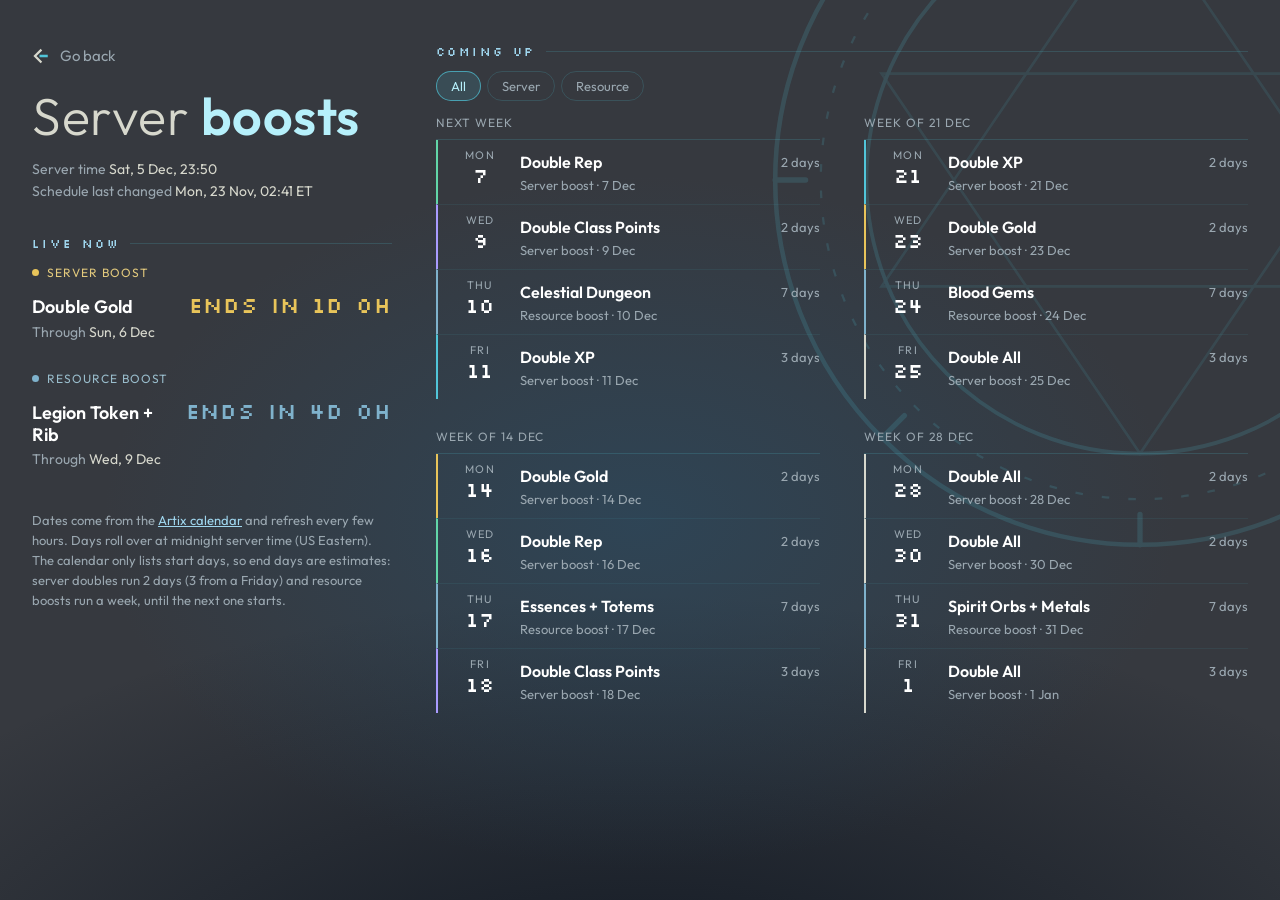
==== boosts/index.html @ 492b11b4 "Add apple-touch-icon so saved web apps get an icon on iOS iOS home-screen icons need a PNG; the site" ====
<!doctype html>
<html lang="en">
<head>
<meta charset="utf-8">
<meta name="viewport" content="width=device-width, initial-scale=1">
<meta name="color-scheme" content="dark">
<meta name="darkreader-lock">
<title>Boosts · IceFritz</title>
<meta name="description" content="Ongoing and upcoming AQW server and resource boosts, from the Artix calendar.">
<meta name="theme-color" content="#36393f">
<link rel="icon" href="data:image/svg+xml,%3Csvg xmlns='http://www.w3.org/2000/svg' viewBox='0 0 64 64'%3E%3Crect width='64' height='64' rx='14' fill='%2336393f'/%3E%3Cpath d='M32 6 42 30 32 58 22 30Z' fill='%2351c5d9'/%3E%3Cpath d='M32 6 42 30H22Z' fill='%23b6f0fb'/%3E%3Cpath d='M32 58 42 30H32Z' fill='%23284e68'/%3E%3C/svg%3E">
<link rel="apple-touch-icon" href="../apple-touch-icon.png">
<link rel="preconnect" href="https://fonts.googleapis.com">
<link rel="preconnect" href="https://fonts.gstatic.com" crossorigin>
<link href="https://fonts.googleapis.com/css2?family=Silkscreen&family=Outfit:wght@300;400;600&display=swap" rel="stylesheet">
<link rel="stylesheet" href="../assets/ice.css">
<style>
:root{
  --k-xp:#51c5d9; --k-class:#a99bff; --k-rep:#62d6a8; --k-gold:#e8c45a; --k-all:#d7d8cd; --k-resource:#7fb2cc;
}

.sub time,.sub b{color:var(--frost);font-weight:400}
#clock{white-space:nowrap}

section{margin-bottom:38px}

.now{display:grid;grid-template-columns:repeat(auto-fit,minmax(min(100%,300px),1fr));gap:30px 36px}
.card{position:relative}
.card .group{font-size:12px;letter-spacing:.08em;text-transform:uppercase;color:var(--muted);display:flex;align-items:center;gap:8px}
.card.live .group{color:color-mix(in srgb,var(--k) 70%,var(--frost))}
.dot{width:7px;height:7px;border-radius:50%;background:var(--k)}
.card .row{display:flex;align-items:center;gap:14px;margin-top:14px}
.card .title{font-size:22px;font-weight:600;line-height:1.15;color:#fff}
.card .when{margin-top:4px;color:var(--muted);font-size:14px}
.card .live-row{display:flex;justify-content:space-between;align-items:baseline;gap:12px;margin-top:10px}
.card .live-row .title{font-size:18px;font-weight:600;line-height:1.2;color:#fff}
.card .live-row .left{margin:0;font-family:"Silkscreen",monospace;font-size:22px;letter-spacing:.04em;font-variant-numeric:tabular-nums;white-space:nowrap;color:var(--k)}
.card .when b{color:var(--frost);font-weight:400}
.card .left{margin-top:14px;font-family:"Silkscreen",monospace;font-size:13px;letter-spacing:.08em;color:var(--k)}
.card.idle .title{color:var(--frost);font-weight:400;font-size:18px}
.card.idle .title b{color:#fff;font-weight:600}
.card.idle .row{opacity:.85}

.badge{flex:none;display:grid;place-items:center;width:46px;height:46px;border-radius:12px;background:color-mix(in srgb,var(--k) 16%,var(--abyss));border:1px solid color-mix(in srgb,var(--k) 55%,transparent);color:var(--k);font-family:"Silkscreen",monospace;font-size:12px;letter-spacing:.04em}
.badge svg{width:18px;height:auto}
.badge.sm{width:36px;height:36px;border-radius:10px;font-size:10px}
.badge.sm svg{width:14px}
.badge img{width:30px;height:auto}
.badge.sm img{width:24px}

.filters{display:flex;gap:6px;margin:-2px 0 14px;flex-wrap:wrap}
.filters button{font:inherit;font-size:13px;color:var(--muted);background:transparent;border:1px solid var(--edge);border-radius:999px;padding:6px 14px;cursor:pointer;transition:color .15s,border-color .15s,background .15s}
.filters button:hover{color:var(--frost)}
.filters button[aria-pressed="true"]{color:var(--ice-hi);background:color-mix(in srgb,var(--ice) 14%,transparent);border-color:color-mix(in srgb,var(--ice) 70%,transparent)}

.list{list-style:none;padding:0;margin:0;display:grid;gap:30px 44px;align-items:start}
.wk-items{list-style:none;padding:0;margin:0}
.wk-items .item:first-child{border-top:0}
.week{margin:0;font-weight:400;padding:0 0 9px;font-size:12px;letter-spacing:.08em;text-transform:uppercase;color:var(--muted);border-bottom:1px solid var(--edge)}
.item{display:grid;grid-template-columns:52px 1fr auto;align-items:start;gap:14px;padding:10px 0 10px 16px;border-left:2px solid var(--k);border-top:1px solid rgba(81,197,217,.08)}
.date{text-align:center;line-height:1}
.date .dow{display:block;font-size:11px;letter-spacing:.1em;text-transform:uppercase;color:var(--muted)}
.date .day{display:block;margin-top:4px;font-family:"Silkscreen",monospace;font-size:20px;color:#fff}
.item .what{min-width:0}
.item .what b{display:block;font-weight:600;color:#fff;overflow-wrap:anywhere;line-height:24px}
.item .what span{font-size:13px;color:var(--muted)}
.item .len{font-size:13px;line-height:24px;color:var(--muted);white-space:nowrap}
.empty{padding:12px 0;color:var(--muted)}

.note{color:var(--muted);font-size:13px;line-height:1.55;max-width:60ch}
.note a{color:var(--plate)}
.err{color:#f0a3a3}

@media (min-width:1100px){
  /* Desktop: the sidebar grid is shared in assets/ice.css */
  .side2{margin-top:4px}
  .side .now{grid-template-columns:1fr}
  .list{display:block;columns:2;column-gap:44px}
  .wk{break-inside:avoid;margin-bottom:30px}
}
@media (max-width:520px){
  .item{grid-template-columns:44px 1fr auto;gap:12px;padding-left:14px}
  .item .len{grid-column:auto;margin-top:0}
}
</style>
</head>
<body class="page">
<svg class="rune bg-rune" viewBox="0 0 200 200" aria-hidden="true" fill="none" stroke="currentColor">
  <circle cx="100" cy="100" r="96" stroke-width="1.2"/>
  <circle cx="100" cy="100" r="84" stroke-width=".6" stroke-dasharray="2 5"/>
  <circle cx="100" cy="100" r="72" stroke-width="1"/>
  <path d="M100 28 168 128H32Z M100 172 32 72H168Z" stroke-width=".7" opacity=".7"/>
  <path stroke-width="1.4" stroke-linecap="round" d="M100 4v8M100 188v8M4 100h8M188 100h8M32 32l6 6M162 162l6 6M32 168l6-6M162 38l6-6"/>
</svg>

<div class="wrap">
  <aside class="side">
  <header>
    <a class="back" href="/"><svg viewBox="0 0 24 24" aria-hidden="true"><path class="chev" d="M11.5 4.5 4 12l7.5 7.5" fill="none" stroke-width="3" stroke-linecap="square"/><rect class="dash" x="10" y="10.3" width="11" height="3.4"/></svg>Go back</a>
    <h1>Server <span class="glow">boosts</span></h1>
    <p class="sub" id="sub">Loading the boost calendar&hellip;</p>
  </header>

  <section aria-labelledby="now-h">
    <h2 id="now-h">Live now</h2>
    <div class="now" id="now"></div>
  </section>
  </aside>

  <main class="main">
  <section aria-labelledby="next-h">
    <h2 id="next-h">Coming up</h2>
    <div class="filters" role="group" aria-label="Show">
      <button type="button" data-f="all" aria-pressed="true">All</button>
      <button type="button" data-f="core" aria-pressed="false">Server</button>
      <button type="button" data-f="resource" aria-pressed="false">Resource</button>
    </div>
    <ol class="list" id="list"></ol>
  </section>
  </main>

  <aside class="side2">
  <p class="note">Dates come from the <a href="https://www.artix.com/calendar/" target="_blank" rel="noopener">Artix calendar</a> and refresh every few hours. Days roll over at midnight server time (US Eastern). The calendar only lists start days, so end days are estimates: server doubles run 2 days (3 from a Friday) and resource boosts run a week, until the next one starts.</p>
  </aside>
</div>

<script>
(function () {
  var DAY = 864e5;
  var KINDS = {
    xp:       { label: "Double XP",           glyph: "XP"  },
    "class":  { label: "Double Class Points", glyph: "CP"  },
    rep:      { label: "Double Rep",          glyph: "REP" },
    gold:     { label: "Double Gold",         glyph: "G"   },
    all:      { label: "Double All",          glyph: "ALL" },
    resource: { label: null,                  glyph: null  }
  };
  var ITEM = '<img src="../assets/aqw-item.png" alt="" width="64" height="59">';
  var filter = "all", data = null;

  function d(s) { var p = s.split("-"); return new Date(+p[0], p[1] - 1, +p[2]); }
  // Everything runs on AQW server time (US Eastern), whatever the visitor's own time zone is.
  var TZ = "America/New_York";
  var SERVER = new Intl.DateTimeFormat("en-US", { timeZone: TZ, year: "numeric", month: "numeric", day: "numeric", hour: "numeric", minute: "numeric", second: "numeric", hourCycle: "h23" });
  function server(at) {
    var o = {};
    SERVER.formatToParts(at || new Date()).forEach(function (p) { o[p.type] = +p.value; });
    return o;
  }
  function today() { var n = server(); return new Date(n.year, n.month - 1, n.day); }
  function msToServerMidnight(endDate, t) {
    var n = server();
    return days(t, endDate) * DAY - ((n.hour * 60 + n.minute) * 60 + n.second) * 1000;
  }
  function pad(n) { return (n < 10 ? "0" : "") + n; }
  function serverClock(at) {
    var n = server(at), dt = new Date(n.year, n.month - 1, n.day);
    return fmt(dt) + ", " + pad(n.hour) + ":" + pad(n.minute);
  }
  function fmt(dt, o) { return dt.toLocaleDateString("en-GB", o || { weekday: "short", day: "numeric", month: "short" }); }
  function days(a, b) { return Math.round((b - a) / DAY); }
  function esc(s) { return String(s).replace(/[&<>"]/g, function (c) { return { "&": "&amp;", "<": "&lt;", ">": "&gt;", '"': "&quot;" }[c]; }); }
  function title(b) { return KINDS[b.kind].label || b.name.replace(/\s*Boost$/i, ""); }
  function badge(b, sm) {
    var g = KINDS[b.kind].glyph;
    return '<span class="badge' + (sm ? " sm" : "") + '" style="--k:var(--k-' + b.kind + ')">' + (g || ITEM) + "</span>";
  }
  function inWords(n) { return n <= 0 ? "today" : n === 1 ? "tomorrow" : "in " + n + " days"; }
  function endsWords(end, t) {
    var ms = msToServerMidnight(end, t);
    if (ms <= 0) return "Ending now";
    var h = Math.floor(ms / 36e5), m = Math.floor(ms % 36e5 / 6e4);
    if (h < 24) return "Ends in " + h + "h " + pad(m) + "m";
    return "Ends in " + Math.floor(h / 24) + "d " + (h % 24) + "h";
  }

  function card(group, label, t) {
    var mine = data.filter(function (b) { return b.group === group; });
    var live = mine.filter(function (b) { return d(b.start) <= t && t < d(b.end); }).pop();
    var next = mine.filter(function (b) { return d(b.start) > t; })[0];
    if (live) {
      var last = new Date(d(live.end) - DAY);
      return '<article class="card live" style="--k:var(--k-' + live.kind + ')">' +
        '<div class="group"><span class="dot" aria-hidden="true"></span>' + label + "</div>" +
        '<div class="live-row"><span class="title">' + esc(title(live)) + '</span>' +
        '<span class="left">' + endsWords(d(live.end), t) + "</span></div>" +
        '<div class="when">Through <b>' + fmt(last) + "</b></div>" +
        "</article>";
    }
    return '<article class="card idle" style="--k:var(--k-' + (next ? next.kind : "resource") + ')">' +
      '<div class="group">' + label + "</div>" +
      '<div class="row">' + (next ? badge(next) : "") + "<div>" +
      '<div class="title">' + (next ? "Next: <b>" + esc(title(next)) + "</b>" : "Nothing scheduled") + "</div>" +
      (next ? '<div class="when">Starts <b>' + fmt(d(next.start)) + "</b>, " + inWords(days(t, d(next.start))) + "</div>" : "") +
      "</div></div></article>";
  }

  function weekLabel(start, t) {
    var mon = new Date(start); mon.setDate(mon.getDate() - ((mon.getDay() + 6) % 7));
    var thisMon = new Date(t); thisMon.setDate(thisMon.getDate() - ((thisMon.getDay() + 6) % 7));
    var w = days(thisMon, mon) / 7;
    if (w === 0) return "This week";
    if (w === 1) return "Next week";
    return "Week of " + fmt(mon, { day: "numeric", month: "short" });
  }

  function render() {
    var t = today();
    var clock = document.getElementById("clock");
    if (clock) clock.textContent = serverClock();
    document.getElementById("now").innerHTML = card("core", "Server boost", t) + card("resource", "Resource boost", t);
    var rows = data.filter(function (b) {
      return d(b.start) > t && (filter === "all" || b.group === filter);
    });
    var html = "", lastWeek = "";
    rows.forEach(function (b) {
      var s = d(b.start), e = d(b.end);
      var wk = weekLabel(s, t);
      if (wk !== lastWeek) { html += (lastWeek ? "</ol></li>" : "") + '<li class="wk"><h3 class="week">' + wk + '</h3><ol class="wk-items">'; lastWeek = wk; }
      var len = days(s, e);
      html += '<li class="item" style="--k:var(--k-' + b.kind + ')">' +
        '<span class="date"><span class="dow">' + fmt(s, { weekday: "short" }) + '</span><span class="day">' + s.getDate() + "</span></span>" +
        '<span class="what"><b>' + esc(title(b)) + "</b>" +
        "<span>" + (b.group === "core" ? "Server boost" : "Resource boost") + " · " + fmt(s, { day: "numeric", month: "short" }) + "</span></span>" +
        '<span class="len">' + len + (len === 1 ? " day" : " days") + "</span></li>";
    });
    if (html) html += "</ol></li>";
    document.getElementById("list").innerHTML = html || '<li class="wk"><p class="empty">Nothing on the calendar yet.</p></li>';
  }

  document.querySelectorAll(".filters button").forEach(function (btn) {
    btn.addEventListener("click", function () {
      filter = btn.dataset.f;
      document.querySelectorAll(".filters button").forEach(function (b) { b.setAttribute("aria-pressed", String(b === btn)); });
      if (data) render();
    });
  });

  fetch("boosts.json", { cache: "no-cache" })
    .then(function (r) { if (!r.ok) throw new Error(r.status); return r.json(); })
    .then(function (j) {
      data = j.boosts.slice().sort(function (a, b) { return a.start < b.start ? -1 : a.start > b.start ? 1 : 0; });
      var up = new Date(j.updated);
      document.getElementById("sub").innerHTML = "Server time <b id='clock'></b>" +
        "<br>Schedule last changed <time datetime='" + j.updated + "'>" + serverClock(up) + " ET</time>";
      render();
      
      // keep the clock, countdowns and server-day rollover live
      setInterval(render, 15000);
    })
    .catch(function () {
      document.getElementById("sub").innerHTML = '<span class="err">Couldn’t load the boost calendar. Try again in a moment.</span>';
    });
})();
</script>
</body>
</html>
---- assets/ice.css ----
/* IceFritz shared look: palette from the IceFritz character art */
:root{
  --bg:#36393f;        /* backdrop */
  --abyss:#0d1520;     /* deepest navy */
  --navy:#1e2d3f;
  --steel:#284e68;
  --slate:#517e8f;
  --frost:#d7d8cd;     /* pale scarf/fur */
  --muted:#9aa7b0;
  --ice:#51c5d9;       /* crystal glow */
  --ice-hi:#b6f0fb;
  --plate:#9fd6ee;     /* nameplate blue */
  --panel:rgba(13,21,32,.55);
  --edge:rgba(81,197,217,.18);
  color-scheme:dark;
}
*{box-sizing:border-box;margin:0}
html{background:var(--bg)}
body{
  min-height:100vh;
  background:
    radial-gradient(60% 55% at 50% 58%, rgba(40,78,104,.55), transparent 70%),
    radial-gradient(120% 90% at 50% 120%, var(--abyss), transparent 60%),
    var(--bg);
  background-attachment:fixed;
  color:var(--frost);
  font-family:"Outfit",system-ui,sans-serif;
}
.rune{color:var(--ice);opacity:.38;animation:turn 90s linear infinite}
@keyframes turn{to{transform:rotate(360deg)}}
.plate{display:block;text-decoration:none;transition:color .15s,filter .15s;font-family:"Silkscreen",monospace;color:var(--plate);letter-spacing:.12em;text-transform:uppercase;
  text-shadow:-2px 0 #000,2px 0 #000,0 -2px #000,0 2px #000,-2px -2px #000,2px 2px #000,-2px 2px #000,2px -2px #000}
.plate.tag{color:#fff}
a.plate:hover,a.plate:focus-visible{color:var(--ice-hi);outline:none}
.glow{font-weight:600;color:var(--ice-hi)}
@media (prefers-reduced-motion:reduce){.rune{animation:none}}

/* Tool pages (body.page): shared frame for boosts and checklist. :where() keeps these at element-level
   specificity, so each page's own <style> can still override them. */
:where(.page){overflow-x:hidden}
:where(.page) .bg-rune{position:fixed;width:min(110vw,760px);aspect-ratio:1;right:max(-30vw,-240px);top:-200px;opacity:.16;pointer-events:none;z-index:0}
:where(.page) .wrap{position:relative;z-index:1;width:min(100% - 32px,760px);margin:0 auto;padding:40px 0 56px}
:where(.page) header{display:flex;flex-direction:column;align-items:flex-start;gap:4px;margin-bottom:34px}
:where(.page) .back{display:inline-flex;align-items:center;gap:10px;padding:6px 0;margin-bottom:14px;font-size:15px;color:var(--muted);text-decoration:none;transition:color .15s}
:where(.page) .back svg{width:18px;height:18px;overflow:visible}
:where(.page) .back .chev{stroke:var(--frost);transition:stroke .15s}
:where(.page) .back .dash{fill:var(--ice);transition:transform .2s ease}
:where(.page) .back:hover,:where(.page) .back:focus-visible{color:var(--frost);outline:none}
:where(.page) .back:hover .dash,:where(.page) .back:focus-visible .dash{transform:translateX(-3px)}
:where(.page) .back:focus-visible{text-decoration:underline;text-underline-offset:4px}
:where(.page) h1{font-weight:300;font-size:clamp(34px,7vw,52px);letter-spacing:.01em;line-height:1.05}
:where(.page) .sub{margin-top:10px;color:var(--muted);font-size:14px;line-height:1.6}
:where(.page) h2{display:flex;align-items:center;gap:10px;font-family:"Silkscreen",monospace;font-weight:400;font-size:12px;letter-spacing:.2em;text-transform:uppercase;color:var(--plate);margin:0 0 14px}
:where(.page) h2::after{content:"";flex:1;height:1px;background:var(--edge)}
@media (min-width:1100px){
  /* Desktop: title and tools in a left sidebar (width via --side-w), the main list fills the rest */
  :where(.page) .wrap{width:min(100% - 64px,1720px);display:grid;grid-template-columns:var(--side-w,360px) minmax(0,1fr);column-gap:44px;grid-template-areas:"side main" "side2 main";grid-template-rows:auto 1fr;align-items:start}
  :where(.page) .side{grid-area:side}
  :where(.page) .main{grid-area:main;padding-top:4px}
  :where(.page) .side2{grid-area:side2}
}
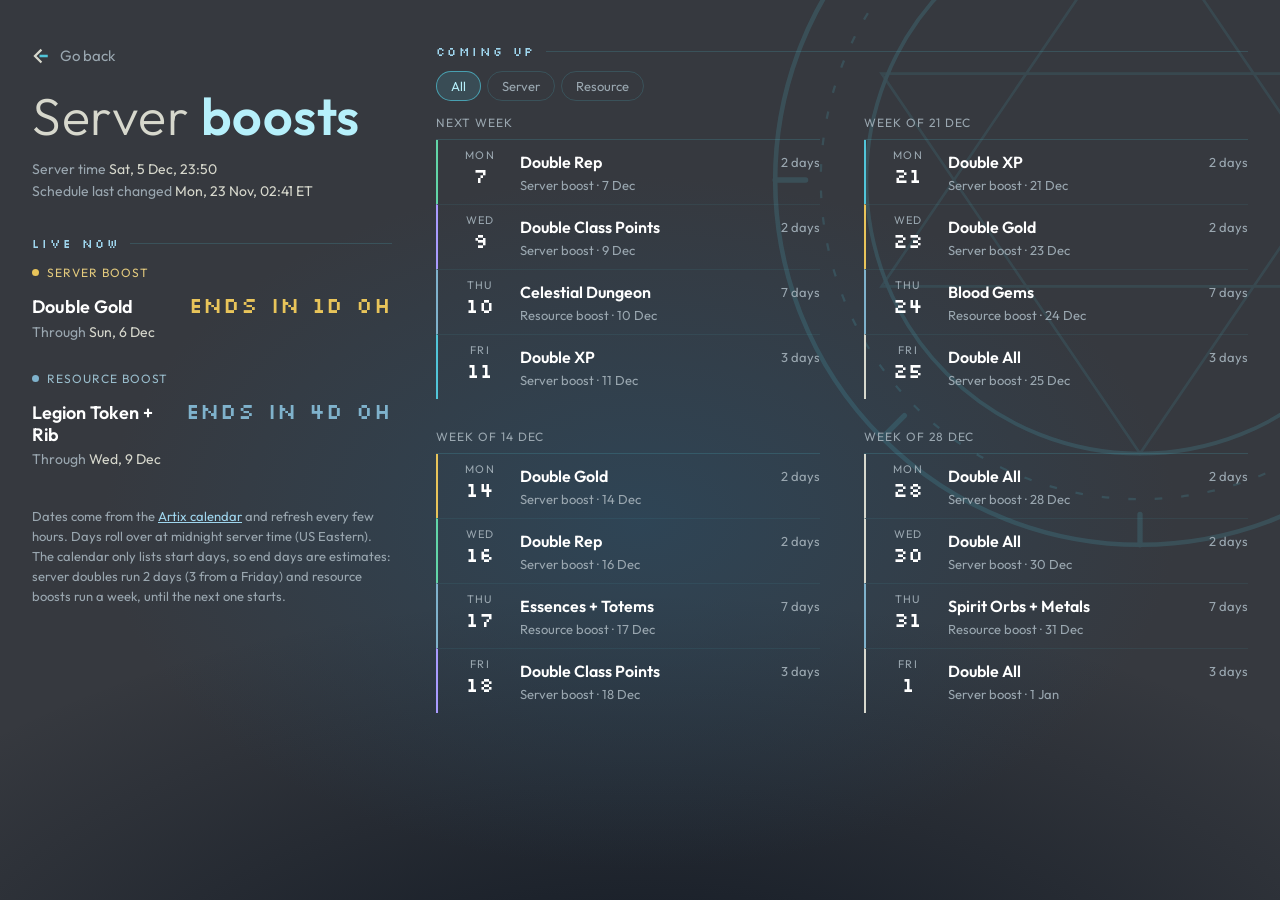
==== commit 59730dc3: "Boosts: keep the date note in the sidebar; below the list on narrow screens Co-Authored-By: Claude H" ====
--- a/boosts/index.html
+++ b/boosts/index.html
@@ -82,6 +82,13 @@
   .item{grid-template-columns:44px 1fr auto;gap:12px;padding-left:14px}
   .item .len{grid-column:auto;margin-top:0}
 }
+/* Narrow screens: the note sits below everything else; wide screens keep it in the sidebar */
+@media (max-width:1099px){
+  .wrap{display:flex;flex-direction:column}
+  .side{display:contents}
+  .main{order:1}
+  .note{order:2;margin-top:28px}
+}
 </style>
 </head>
 <body class="page">
@@ -105,6 +112,7 @@
     <h2 id="now-h">Live now</h2>
     <div class="now" id="now"></div>
   </section>
+  <p class="note">Dates come from the <a href="https://www.artix.com/calendar/" target="_blank" rel="noopener">Artix calendar</a> and refresh every few hours. Days roll over at midnight server time (US Eastern). The calendar only lists start days, so end days are estimates: server doubles run 2 days (3 from a Friday) and resource boosts run a week, until the next one starts.</p>
   </aside>
 
   <main class="main">
@@ -119,9 +127,6 @@
   </section>
   </main>
 
-  <aside class="side2">
-  <p class="note">Dates come from the <a href="https://www.artix.com/calendar/" target="_blank" rel="noopener">Artix calendar</a> and refresh every few hours. Days roll over at midnight server time (US Eastern). The calendar only lists start days, so end days are estimates: server doubles run 2 days (3 from a Friday) and resource boosts run a week, until the next one starts.</p>
-  </aside>
 </div>
 
 <script>
--- a/assets/ice.css
+++ b/assets/ice.css
@@ -56,6 +56,7 @@
   /* Desktop: title and tools in a left sidebar (width via --side-w), the main list fills the rest */
   :where(.page) .wrap{width:min(100% - 64px,1720px);display:grid;grid-template-columns:var(--side-w,360px) minmax(0,1fr);column-gap:44px;grid-template-areas:"side main" "side2 main";grid-template-rows:auto 1fr;align-items:start}
   :where(.page) .side{grid-area:side}
+  :where(.page) .side{position:sticky;top:24px;max-height:calc(100vh - 48px);overflow:auto}
   :where(.page) .main{grid-area:main;padding-top:4px}
   :where(.page) .side2{grid-area:side2}
 }
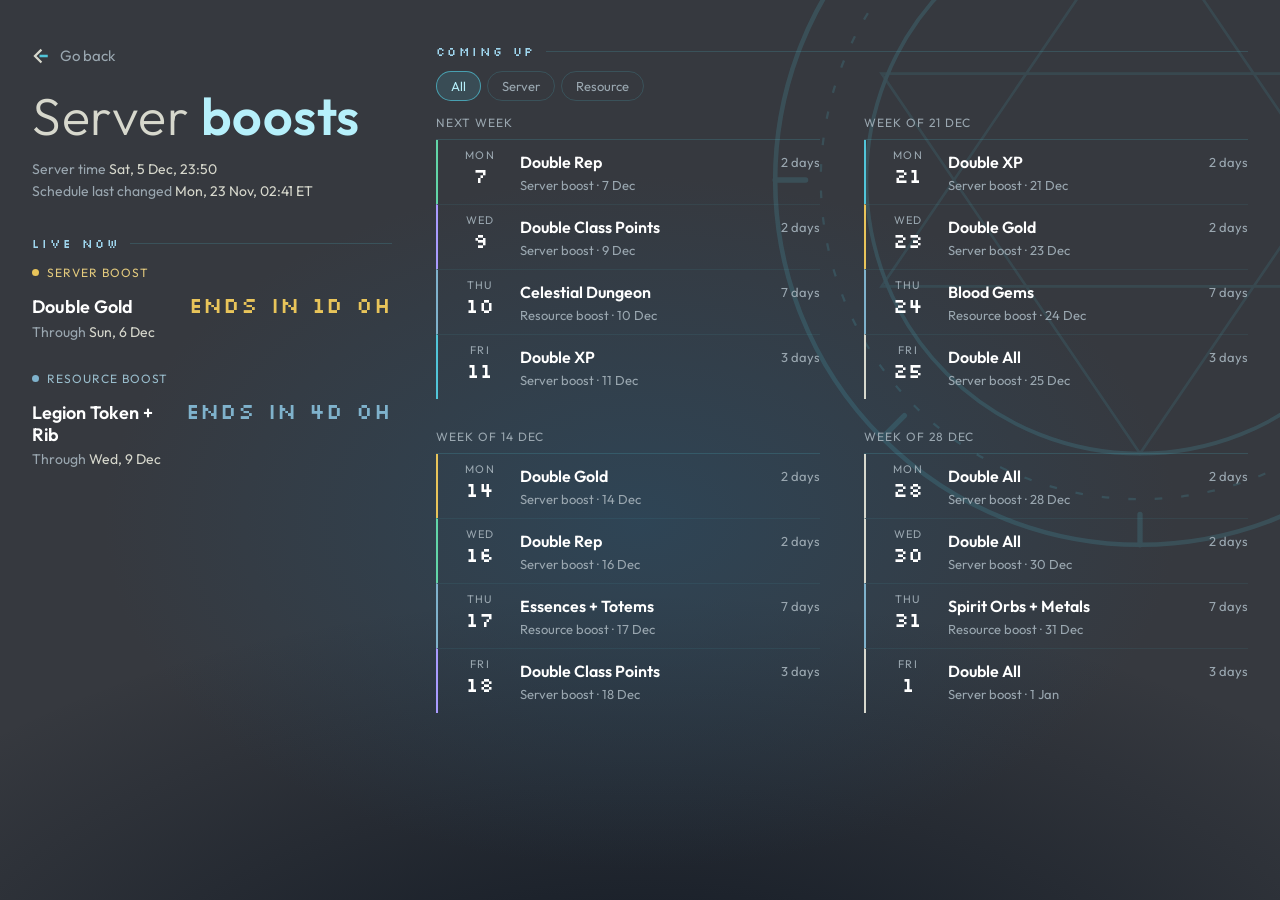
==== commit 6e4bd195: "Boosts: remove the date note; checklist: filter collapsed by default - Remove the "Dates come from t" ====
--- a/boosts/index.html
+++ b/boosts/index.html
@@ -82,12 +82,11 @@
   .item{grid-template-columns:44px 1fr auto;gap:12px;padding-left:14px}
   .item .len{grid-column:auto;margin-top:0}
 }
-/* Narrow screens: the note sits below everything else; wide screens keep it in the sidebar */
+/* Narrow screens: the list comes first in the page order */
 @media (max-width:1099px){
   .wrap{display:flex;flex-direction:column}
   .side{display:contents}
   .main{order:1}
-  .note{order:2;margin-top:28px}
 }
 </style>
 </head>
@@ -112,7 +111,6 @@
     <h2 id="now-h">Live now</h2>
     <div class="now" id="now"></div>
   </section>
-  <p class="note">Dates come from the <a href="https://www.artix.com/calendar/" target="_blank" rel="noopener">Artix calendar</a> and refresh every few hours. Days roll over at midnight server time (US Eastern). The calendar only lists start days, so end days are estimates: server doubles run 2 days (3 from a Friday) and resource boosts run a week, until the next one starts.</p>
   </aside>
 
   <main class="main">
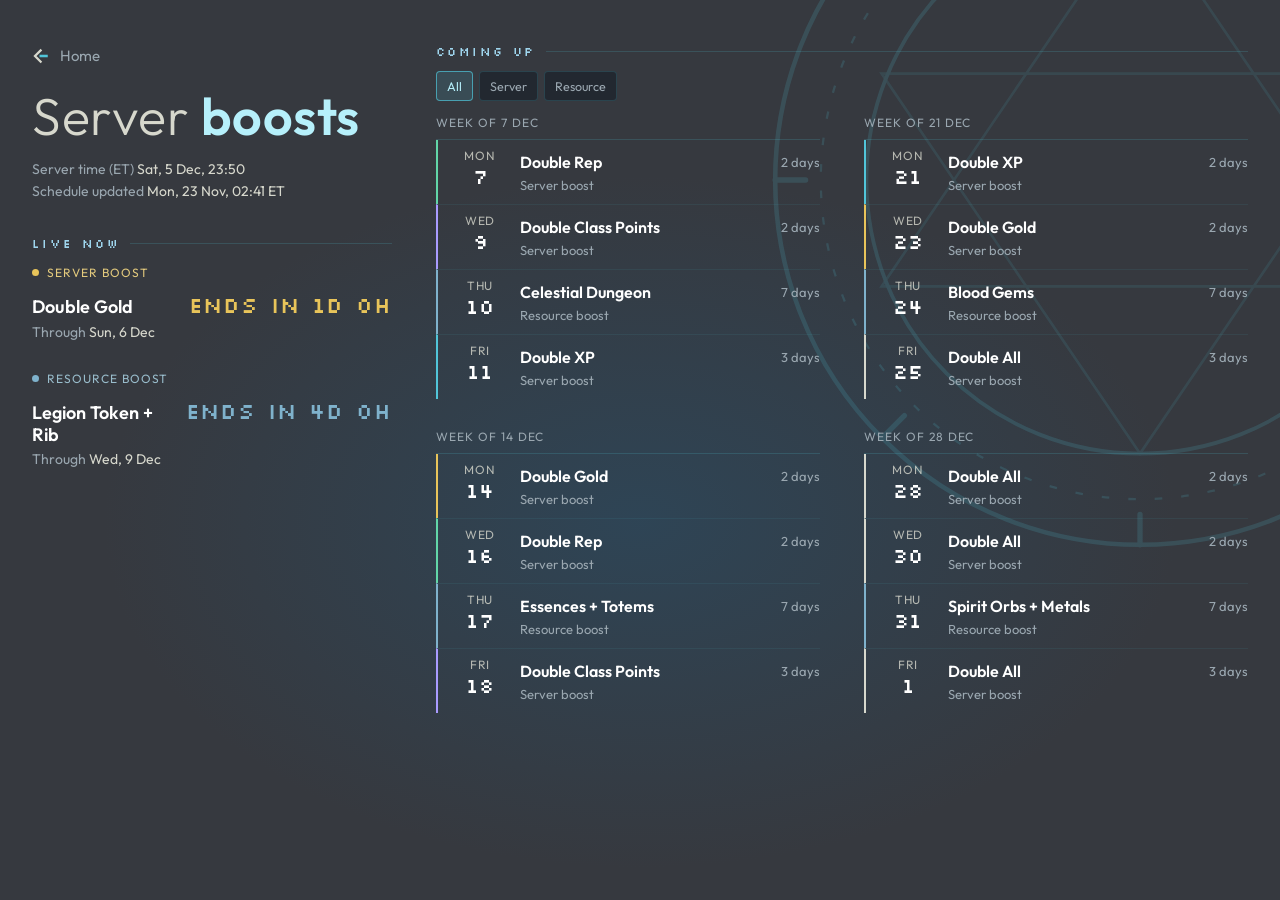
==== commit 8ba151fe: "Boosts: implement ui-refine-boosts-2 - Filters match the checklist chips (4px corners, same padding " ====
--- a/boosts/index.html
+++ b/boosts/index.html
@@ -6,7 +6,7 @@
 <meta name="color-scheme" content="dark">
 <meta name="darkreader-lock">
 <title>Boosts · IceFritz</title>
-<meta name="description" content="Ongoing and upcoming AQW server and resource boosts, from the Artix calendar.">
+<meta name="description" content="Ongoing and upcoming AQW server and resource boosts.">
 <meta name="theme-color" content="#36393f">
 <link rel="icon" href="data:image/svg+xml,%3Csvg xmlns='http://www.w3.org/2000/svg' viewBox='0 0 64 64'%3E%3Crect width='64' height='64' rx='14' fill='%2336393f'/%3E%3Cpath d='M32 6 42 30 32 58 22 30Z' fill='%2351c5d9'/%3E%3Cpath d='M32 6 42 30H22Z' fill='%23b6f0fb'/%3E%3Cpath d='M32 58 42 30H32Z' fill='%23284e68'/%3E%3C/svg%3E">
 <link rel="apple-touch-icon" href="../apple-touch-icon.png">
@@ -49,7 +49,7 @@
 .badge.sm img{width:24px}
 
 .filters{display:flex;gap:6px;margin:-2px 0 14px;flex-wrap:wrap}
-.filters button{font:inherit;font-size:13px;color:var(--muted);background:transparent;border:1px solid var(--edge);border-radius:999px;padding:6px 14px;cursor:pointer;transition:color .15s,border-color .15s,background .15s}
+.filters button{font:inherit;font-size:12.5px;color:var(--muted);background:rgba(13,21,32,.45);border:1px solid var(--edge);border-radius:4px;padding:6px 10px;cursor:pointer;transition:color .15s,border-color .15s,background .15s}
 .filters button:hover{color:var(--frost)}
 .filters button[aria-pressed="true"]{color:var(--ice-hi);background:color-mix(in srgb,var(--ice) 14%,transparent);border-color:color-mix(in srgb,var(--ice) 70%,transparent)}
 
@@ -59,7 +59,7 @@
 .week{margin:0;font-weight:400;padding:0 0 9px;font-size:12px;letter-spacing:.08em;text-transform:uppercase;color:var(--muted);border-bottom:1px solid var(--edge)}
 .item{display:grid;grid-template-columns:52px 1fr auto;align-items:start;gap:14px;padding:10px 0 10px 16px;border-left:2px solid var(--k);border-top:1px solid rgba(81,197,217,.08)}
 .date{text-align:center;line-height:1}
-.date .dow{display:block;font-size:11px;letter-spacing:.1em;text-transform:uppercase;color:var(--muted)}
+.date .dow{display:block;font-size:12px;letter-spacing:.06em;text-transform:uppercase;color:var(--frost);opacity:.8}
 .date .day{display:block;margin-top:4px;font-family:"Silkscreen",monospace;font-size:20px;color:#fff}
 .item .what{min-width:0}
 .item .what b{display:block;font-weight:600;color:#fff;overflow-wrap:anywhere;line-height:24px}
@@ -67,13 +67,10 @@
 .item .len{font-size:13px;line-height:24px;color:var(--muted);white-space:nowrap}
 .empty{padding:12px 0;color:var(--muted)}
 
-.note{color:var(--muted);font-size:13px;line-height:1.55;max-width:60ch}
-.note a{color:var(--plate)}
 .err{color:#f0a3a3}
 
 @media (min-width:1100px){
   /* Desktop: the sidebar grid is shared in assets/ice.css */
-  .side2{margin-top:4px}
   .side .now{grid-template-columns:1fr}
   .list{display:block;columns:2;column-gap:44px}
   .wk{break-inside:avoid;margin-bottom:30px}
@@ -82,7 +79,7 @@
   .item{grid-template-columns:44px 1fr auto;gap:12px;padding-left:14px}
   .item .len{grid-column:auto;margin-top:0}
 }
-/* Narrow screens: the list comes first in the page order */
+/* Narrow screens: Live now stays above the list in page order */
 @media (max-width:1099px){
   .wrap{display:flex;flex-direction:column}
   .side{display:contents}
@@ -102,7 +99,7 @@
 <div class="wrap">
   <aside class="side">
   <header>
-    <a class="back" href="/"><svg viewBox="0 0 24 24" aria-hidden="true"><path class="chev" d="M11.5 4.5 4 12l7.5 7.5" fill="none" stroke-width="3" stroke-linecap="square"/><rect class="dash" x="10" y="10.3" width="11" height="3.4"/></svg>Go back</a>
+    <a class="back" href="/"><svg viewBox="0 0 24 24" aria-hidden="true"><path class="chev" d="M11.5 4.5 4 12l7.5 7.5" fill="none" stroke-width="3" stroke-linecap="square"/><rect class="dash" x="10" y="10.3" width="11" height="3.4"/></svg>Home</a>
     <h1>Server <span class="glow">boosts</span></h1>
     <p class="sub" id="sub">Loading the boost calendar&hellip;</p>
   </header>
@@ -203,7 +200,6 @@
     var thisMon = new Date(t); thisMon.setDate(thisMon.getDate() - ((thisMon.getDay() + 6) % 7));
     var w = days(thisMon, mon) / 7;
     if (w === 0) return "This week";
-    if (w === 1) return "Next week";
     return "Week of " + fmt(mon, { day: "numeric", month: "short" });
   }
 
@@ -224,13 +220,17 @@
       html += '<li class="item" style="--k:var(--k-' + b.kind + ')">' +
         '<span class="date"><span class="dow">' + fmt(s, { weekday: "short" }) + '</span><span class="day">' + s.getDate() + "</span></span>" +
         '<span class="what"><b>' + esc(title(b)) + "</b>" +
-        "<span>" + (b.group === "core" ? "Server boost" : "Resource boost") + " · " + fmt(s, { day: "numeric", month: "short" }) + "</span></span>" +
+        (filter === "all" ? "<span>" + (b.group === "core" ? "Server boost" : "Resource boost") + "</span>" : "") + "</span>" +
         '<span class="len">' + len + (len === 1 ? " day" : " days") + "</span></li>";
     });
     if (html) html += "</ol></li>";
-    document.getElementById("list").innerHTML = html || '<li class="wk"><p class="empty">Nothing on the calendar yet.</p></li>';
-  }
-
+    var kindWord = filter === "core" ? "server " : filter === "resource" ? "resource " : "";
+    document.getElementById("list").innerHTML = html || '<li class="wk"><p class="empty">No ' + kindWord + 'boosts scheduled. <button type="button" class="showall" data-f="all">Show all</button></p></li>';
+  }
+
+  document.getElementById("list").addEventListener("click", function (e) {
+    if (e.target.closest(".showall")) document.querySelector('.filters button[data-f="all"]').click();
+  });
   document.querySelectorAll(".filters button").forEach(function (btn) {
     btn.addEventListener("click", function () {
       filter = btn.dataset.f;
@@ -244,8 +244,8 @@
     .then(function (j) {
       data = j.boosts.slice().sort(function (a, b) { return a.start < b.start ? -1 : a.start > b.start ? 1 : 0; });
       var up = new Date(j.updated);
-      document.getElementById("sub").innerHTML = "Server time <b id='clock'></b>" +
-        "<br>Schedule last changed <time datetime='" + j.updated + "'>" + serverClock(up) + " ET</time>";
+      document.getElementById("sub").innerHTML = "Server time (ET) <b id='clock'></b>" +
+        "<br>Schedule updated <time datetime='" + j.updated + "'>" + serverClock(up) + " ET</time>";
       render();
       
       // keep the clock, countdowns and server-day rollover live
--- a/assets/ice.css
+++ b/assets/ice.css
@@ -20,7 +20,6 @@
   min-height:100vh;
   background:
     radial-gradient(60% 55% at 50% 58%, rgba(40,78,104,.55), transparent 70%),
-    radial-gradient(120% 90% at 50% 120%, var(--abyss), transparent 60%),
     var(--bg);
   background-attachment:fixed;
   color:var(--frost);
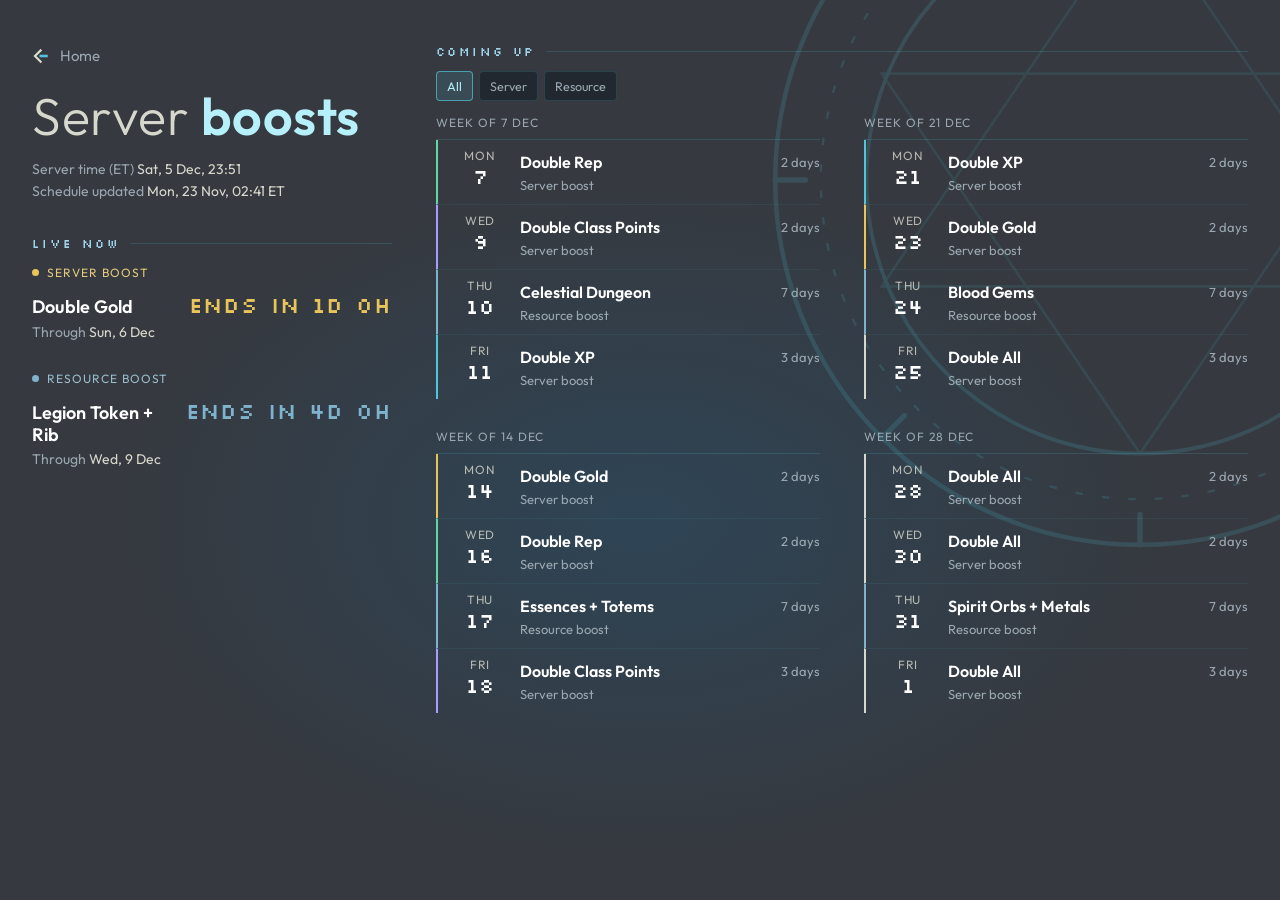
==== commit 4fb17ceb: "Boosts: style the Show all button; record ui-refine-boosts-2 verify - The empty-state Show all butto" ====
--- a/boosts/index.html
+++ b/boosts/index.html
@@ -52,6 +52,9 @@
 .filters button{font:inherit;font-size:12.5px;color:var(--muted);background:rgba(13,21,32,.45);border:1px solid var(--edge);border-radius:4px;padding:6px 10px;cursor:pointer;transition:color .15s,border-color .15s,background .15s}
 .filters button:hover{color:var(--frost)}
 .filters button[aria-pressed="true"]{color:var(--ice-hi);background:color-mix(in srgb,var(--ice) 14%,transparent);border-color:color-mix(in srgb,var(--ice) 70%,transparent)}
+.showall{font:inherit;font-size:12.5px;color:var(--frost);background:rgba(13,21,32,.45);border:1px solid var(--edge);border-radius:4px;padding:6px 10px;margin-left:6px;cursor:pointer}
+.showall:hover{border-color:color-mix(in srgb,var(--ice) 60%,transparent)}
+.showall:focus-visible{outline:1px dashed var(--ice);outline-offset:2px}
 
 .list{list-style:none;padding:0;margin:0;display:grid;gap:30px 44px;align-items:start}
 .wk-items{list-style:none;padding:0;margin:0}
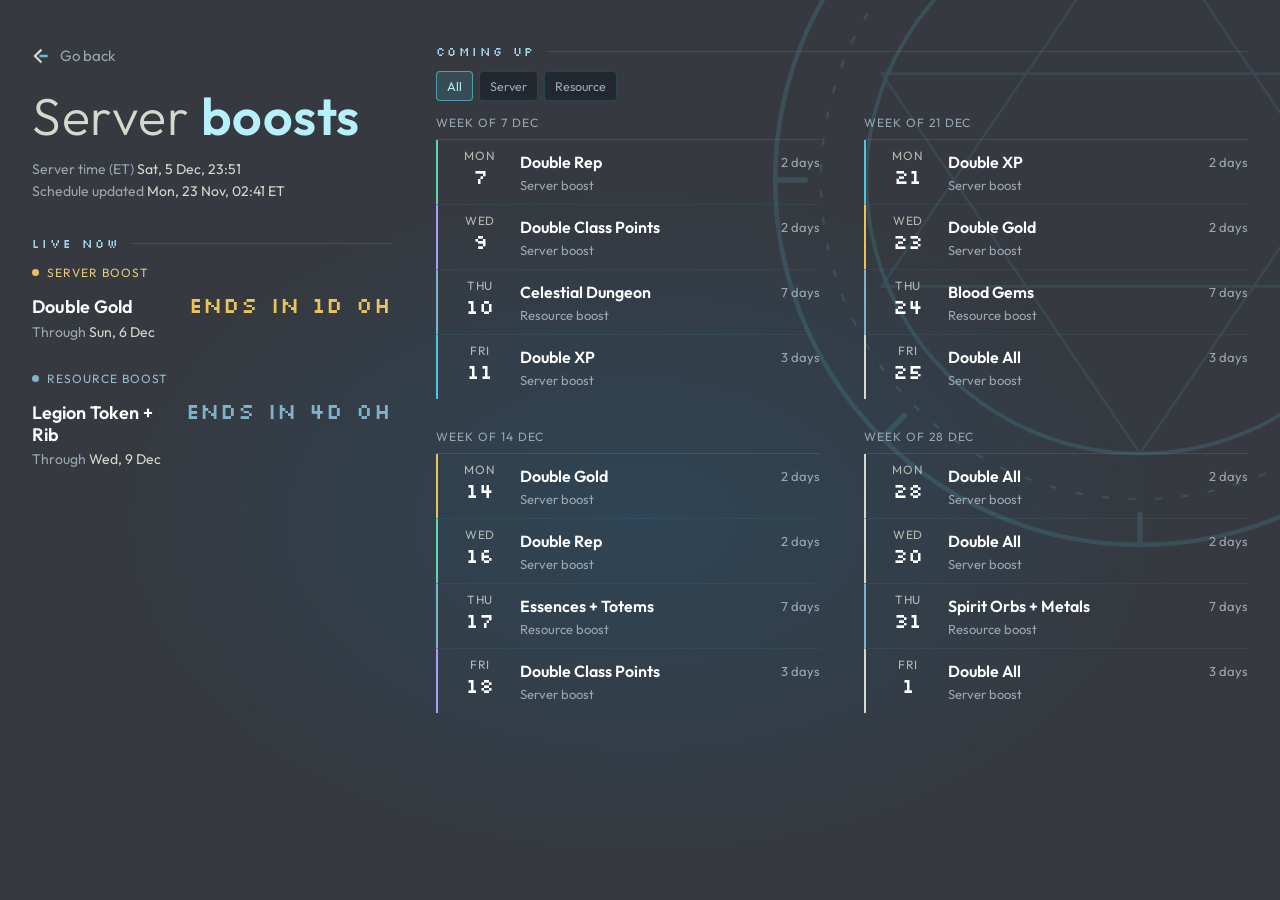
==== commit aefb3320: "Boosts: back link reads "Go back" to match the checklist; polish focus and contrast - Back link on b" ====
--- a/boosts/index.html
+++ b/boosts/index.html
@@ -55,6 +55,7 @@
 .showall{font:inherit;font-size:12.5px;color:var(--frost);background:rgba(13,21,32,.45);border:1px solid var(--edge);border-radius:4px;padding:6px 10px;margin-left:6px;cursor:pointer}
 .showall:hover{border-color:color-mix(in srgb,var(--ice) 60%,transparent)}
 .showall:focus-visible{outline:1px dashed var(--ice);outline-offset:2px}
+.filters button:focus-visible{outline:1px dashed var(--ice);outline-offset:2px}
 
 .list{list-style:none;padding:0;margin:0;display:grid;gap:30px 44px;align-items:start}
 .wk-items{list-style:none;padding:0;margin:0}
@@ -102,7 +103,7 @@
 <div class="wrap">
   <aside class="side">
   <header>
-    <a class="back" href="/"><svg viewBox="0 0 24 24" aria-hidden="true"><path class="chev" d="M11.5 4.5 4 12l7.5 7.5" fill="none" stroke-width="3" stroke-linecap="square"/><rect class="dash" x="10" y="10.3" width="11" height="3.4"/></svg>Home</a>
+    <a class="back" href="/"><svg viewBox="0 0 24 24" aria-hidden="true"><path class="chev" d="M11.5 4.5 4 12l7.5 7.5" fill="none" stroke-width="3" stroke-linecap="square"/><rect class="dash" x="10" y="10.3" width="11" height="3.4"/></svg>Go back</a>
     <h1>Server <span class="glow">boosts</span></h1>
     <p class="sub" id="sub">Loading the boost calendar&hellip;</p>
   </header>
--- a/assets/ice.css
+++ b/assets/ice.css
@@ -30,7 +30,8 @@
 .plate{display:block;text-decoration:none;transition:color .15s,filter .15s;font-family:"Silkscreen",monospace;color:var(--plate);letter-spacing:.12em;text-transform:uppercase;
   text-shadow:-2px 0 #000,2px 0 #000,0 -2px #000,0 2px #000,-2px -2px #000,2px 2px #000,-2px 2px #000,2px -2px #000}
 .plate.tag{color:#fff}
-a.plate:hover,a.plate:focus-visible{color:var(--ice-hi);outline:none}
+a.plate:hover{color:var(--ice-hi)}
+a.plate:focus-visible{color:var(--ice-hi);outline:1px dashed var(--ice);outline-offset:4px}
 .glow{font-weight:600;color:var(--ice-hi)}
 @media (prefers-reduced-motion:reduce){.rune{animation:none}}
 
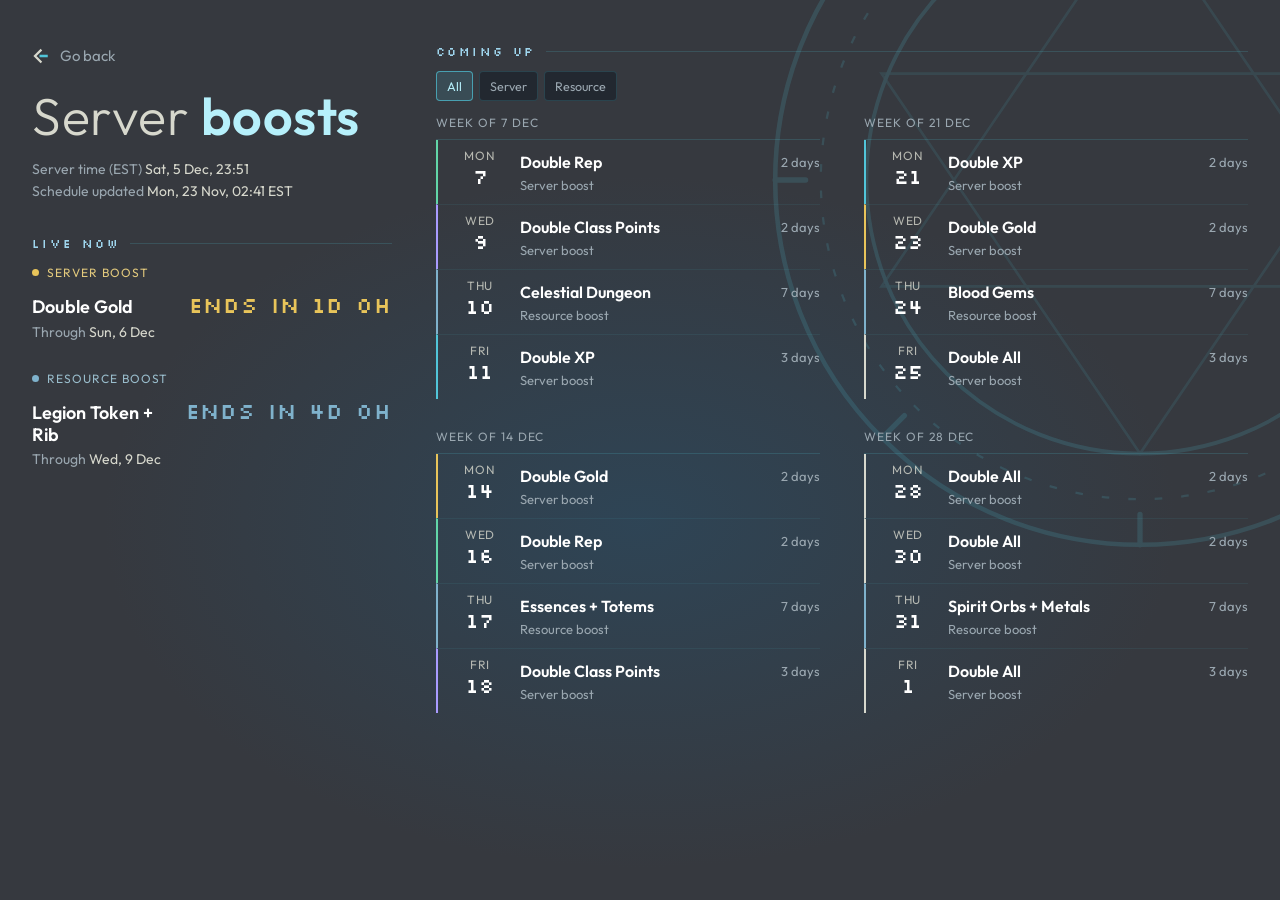
==== commit c5b46181: "Boosts: time label follows the zone (EST or EDT) - "Server time (EST)" instead of a fixed "(ET)", ta" ====
--- a/boosts/index.html
+++ b/boosts/index.html
@@ -157,6 +157,10 @@
     return days(t, endDate) * DAY - ((n.hour * 60 + n.minute) * 60 + n.second) * 1000;
   }
   function pad(n) { return (n < 10 ? "0" : "") + n; }
+  function tzAbbr(at) {
+    var parts = new Intl.DateTimeFormat("en-US", { timeZone: TZ, timeZoneName: "short" }).formatToParts(at || new Date());
+    return parts.filter(function (p) { return p.type === "timeZoneName"; })[0].value;
+  }
   function serverClock(at) {
     var n = server(at), dt = new Date(n.year, n.month - 1, n.day);
     return fmt(dt) + ", " + pad(n.hour) + ":" + pad(n.minute);
@@ -211,6 +215,8 @@
     var t = today();
     var clock = document.getElementById("clock");
     if (clock) clock.textContent = serverClock();
+    var tz = document.getElementById("tz");
+    if (tz) tz.textContent = tzAbbr();
     document.getElementById("now").innerHTML = card("core", "Server boost", t) + card("resource", "Resource boost", t);
     var rows = data.filter(function (b) {
       return d(b.start) > t && (filter === "all" || b.group === filter);
@@ -248,8 +254,8 @@
     .then(function (j) {
       data = j.boosts.slice().sort(function (a, b) { return a.start < b.start ? -1 : a.start > b.start ? 1 : 0; });
       var up = new Date(j.updated);
-      document.getElementById("sub").innerHTML = "Server time (ET) <b id='clock'></b>" +
-        "<br>Schedule updated <time datetime='" + j.updated + "'>" + serverClock(up) + " ET</time>";
+      document.getElementById("sub").innerHTML = "Server time (<span id='tz'></span>) <b id='clock'></b>" +
+        "<br>Schedule updated <time datetime='" + j.updated + "'>" + serverClock(up) + " " + tzAbbr(up) + "</time>";
       render();
       
       // keep the clock, countdowns and server-day rollover live
